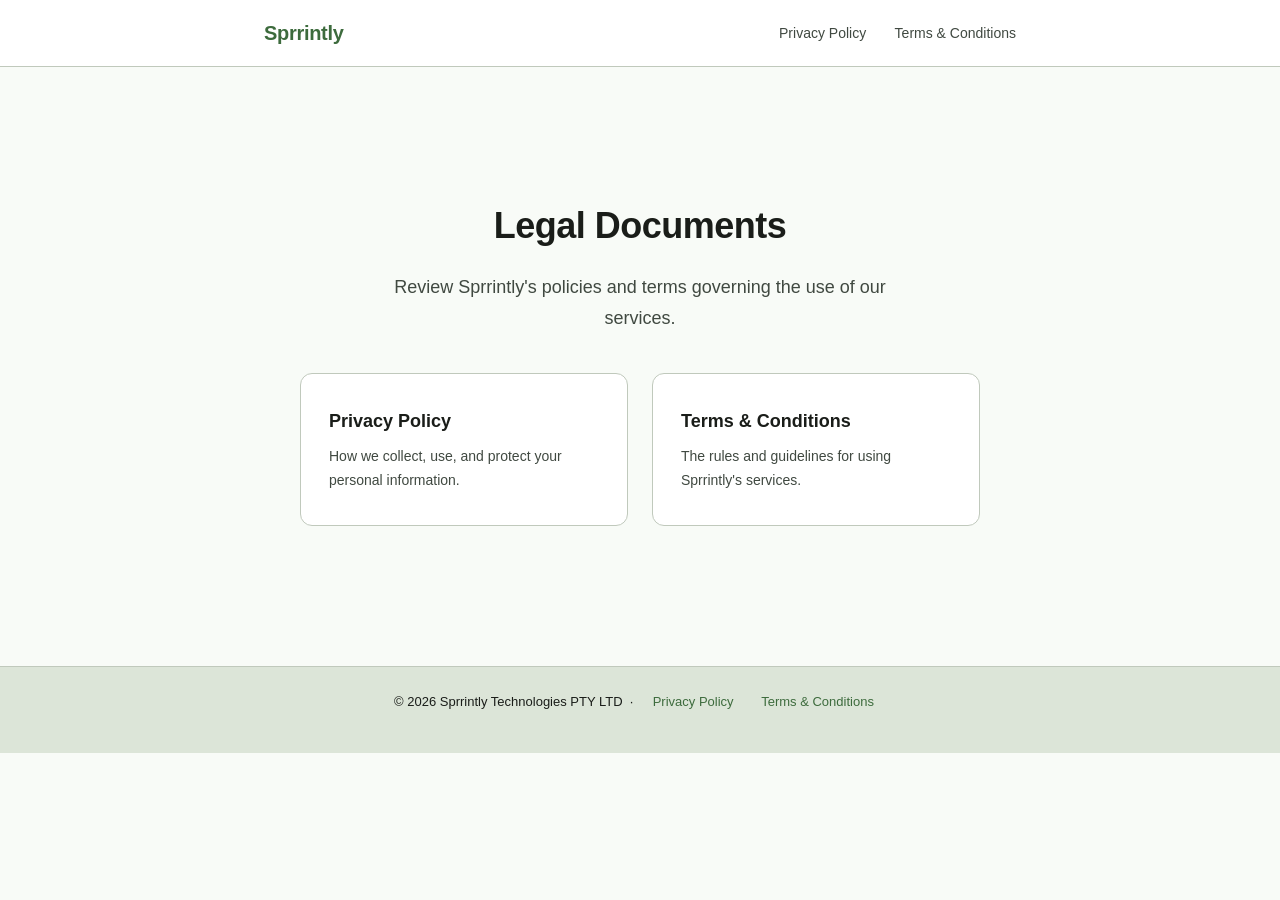
==== index.html @ 020e05ae "add Tos, add styling" ====
<!DOCTYPE html>
<html lang="en">
<head>
  <meta charset="UTF-8" />
  <meta name="viewport" content="width=device-width, initial-scale=1.0" />
  <title>Legal – Sprrintly</title>
  <link rel="stylesheet" href="style.css" />
</head>
<body>
  <header>
    <div class="container">
      <a class="logo" href="index.html">Sprrintly</a>
      <nav>
        <a href="privacy_policy.html">Privacy Policy</a>
        <a href="terms_and_conditions.html">Terms &amp; Conditions</a>
      </nav>
    </div>
  </header>

  <main>
    <div class="container">
      <div class="hero">
        <h1>Legal Documents</h1>
        <p>Review Sprrintly's policies and terms governing the use of our services.</p>
        <div class="cards">
          <a class="card" href="privacy_policy.html">
            <h2>Privacy Policy</h2>
            <p>How we collect, use, and protect your personal information.</p>
          </a>
          <a class="card" href="terms_and_conditions.html">
            <h2>Terms &amp; Conditions</h2>
            <p>The rules and guidelines for using Sprrintly's services.</p>
          </a>
        </div>
      </div>
    </div>
  </main>

  <footer>
    <div class="container">
      <p>
        &copy; 2026 Sprrintly Technologies PTY LTD &nbsp;&middot;&nbsp;
        <a href="privacy_policy.html">Privacy Policy</a>
        <a href="terms_and_conditions.html">Terms &amp; Conditions</a>
      </p>
    </div>
  </footer>
</body>
</html>
---- style.css ----
/* ─────────────────────────────────────────────
   Material Design 3 color tokens
   Seed: #77DD77
   ───────────────────────────────────────────── */
:root {
  /* Primary */
  --md-primary:                #3D6B3D;
  --md-on-primary:             #FFFFFF;
  --md-primary-container:      #BDEAB9;
  --md-on-primary-container:   #002107;

  /* Secondary */
  --md-secondary:              #516650;
  --md-on-secondary:           #FFFFFF;
  --md-secondary-container:    #D4EAD0;
  --md-on-secondary-container: #0F1F0E;

  /* Tertiary */
  --md-tertiary:               #3A666D;
  --md-on-tertiary:            #FFFFFF;
  --md-tertiary-container:     #BDEAF1;
  --md-on-tertiary-container:  #002025;

  /* Surface & Background */
  --md-background:             #F8FBF7;
  --md-on-background:          #1A1D19;
  --md-surface:                #F8FBF7;
  --md-on-surface:             #1A1D19;
  --md-surface-variant:        #DCE5D8;
  --md-on-surface-variant:     #404941;

  /* Outline */
  --md-outline:                #717A6F;
  --md-outline-variant:        #C0C9BC;

  /* Inverse */
  --md-inverse-surface:        #2E312D;
  --md-inverse-on-surface:     #F0F1EB;
  --md-inverse-primary:        #A2D49E;
}

/* ─────────────────────────────────────────────
   Reset & base
   ───────────────────────────────────────────── */
*, *::before, *::after {
  box-sizing: border-box;
  margin: 0;
  padding: 0;
}

body {
  font-family: -apple-system, BlinkMacSystemFont, "Segoe UI", Roboto, Helvetica, Arial, sans-serif;
  font-size: 16px;
  line-height: 1.7;
  color: var(--md-on-background);
  background: var(--md-background);
}

/* ─────────────────────────────────────────────
   Header
   ───────────────────────────────────────────── */
header {
  background: #FFFFFF;
  border-bottom: 1px solid var(--md-outline-variant);
  padding: 16px 0;
}

header .container {
  display: flex;
  align-items: center;
  justify-content: space-between;
}

header .logo {
  font-size: 20px;
  font-weight: 700;
  color: var(--md-primary);
  text-decoration: none;
  letter-spacing: -0.3px;
}

nav a {
  color: var(--md-on-surface-variant);
  text-decoration: none;
  margin-left: 24px;
  font-size: 14px;
  font-weight: 500;
  transition: color 0.15s;
}

nav a:hover {
  color: var(--md-primary);
}

nav a.active {
  color: var(--md-primary);
  text-decoration: underline;
  text-underline-offset: 3px;
}

/* ─────────────────────────────────────────────
   Layout
   ───────────────────────────────────────────── */
.container {
  max-width: 800px;
  margin: 0 auto;
  padding: 0 24px;
}

main {
  padding: 48px 0 80px;
}

/* ─────────────────────────────────────────────
   Document page typography
   ───────────────────────────────────────────── */
.page-title {
  font-size: 32px;
  font-weight: 700;
  color: var(--md-on-background);
  margin-bottom: 8px;
  letter-spacing: -0.5px;
}

.updated-date {
  font-size: 14px;
  color: var(--md-on-surface-variant);
  margin-bottom: 40px;
}

h1 {
  font-size: 18px;
  font-weight: 600;
  color: var(--md-primary);
  margin-top: 40px;
  margin-bottom: 10px;
}

h1:first-of-type {
  margin-top: 0;
}

p {
  margin-bottom: 16px;
  color: var(--md-on-surface);
}

ul {
  margin: 0 0 16px 24px;
  color: var(--md-on-surface);
}

ul li {
  margin-bottom: 8px;
}

a {
  color: var(--md-primary);
}

a:hover {
  color: var(--md-on-primary-container);
}

/* ─────────────────────────────────────────────
   Index hero
   ───────────────────────────────────────────── */
.hero {
  text-align: center;
  padding: 80px 0 60px;
}

.hero h1 {
  font-size: 36px;
  font-weight: 700;
  color: var(--md-on-background);
  margin-top: 0;
  margin-bottom: 16px;
  letter-spacing: -0.5px;
}

.hero p {
  font-size: 18px;
  color: var(--md-on-surface-variant);
  max-width: 520px;
  margin: 0 auto 40px;
}

/* ─────────────────────────────────────────────
   Cards
   ───────────────────────────────────────────── */
.cards {
  display: grid;
  grid-template-columns: 1fr 1fr;
  gap: 24px;
  max-width: 680px;
  margin: 0 auto;
}

.card {
  background: #FFFFFF;
  border: 1px solid var(--md-outline-variant);
  border-radius: 12px;
  padding: 32px 28px;
  text-decoration: none;
  color: inherit;
  transition: background 0.15s, border-color 0.15s, box-shadow 0.15s;
  text-align: left;
}

.card:hover {
  background: var(--md-primary-container);
  border-color: var(--md-primary);
  box-shadow: 0 2px 10px rgba(61, 107, 61, 0.12);
}

.card h2 {
  font-size: 18px;
  font-weight: 600;
  color: var(--md-on-surface);
  margin-bottom: 8px;
}

.card p {
  font-size: 14px;
  color: var(--md-on-surface-variant);
  margin: 0;
}

/* ─────────────────────────────────────────────
   Footer
   ───────────────────────────────────────────── */
footer {
  background: var(--md-surface-variant);
  border-top: 1px solid var(--md-outline-variant);
  padding: 24px 0;
  font-size: 13px;
  color: var(--md-on-surface-variant);
  text-align: center;
}

footer a {
  color: var(--md-primary);
  text-decoration: none;
  margin: 0 12px;
  font-weight: 500;
}

footer a:hover {
  text-decoration: underline;
  text-underline-offset: 3px;
}

/* ─────────────────────────────────────────────
   Responsive
   ───────────────────────────────────────────── */
@media (max-width: 520px) {
  .cards {
    grid-template-columns: 1fr;
  }

  .hero h1 {
    font-size: 28px;
  }

  .page-title {
    font-size: 26px;
  }
}
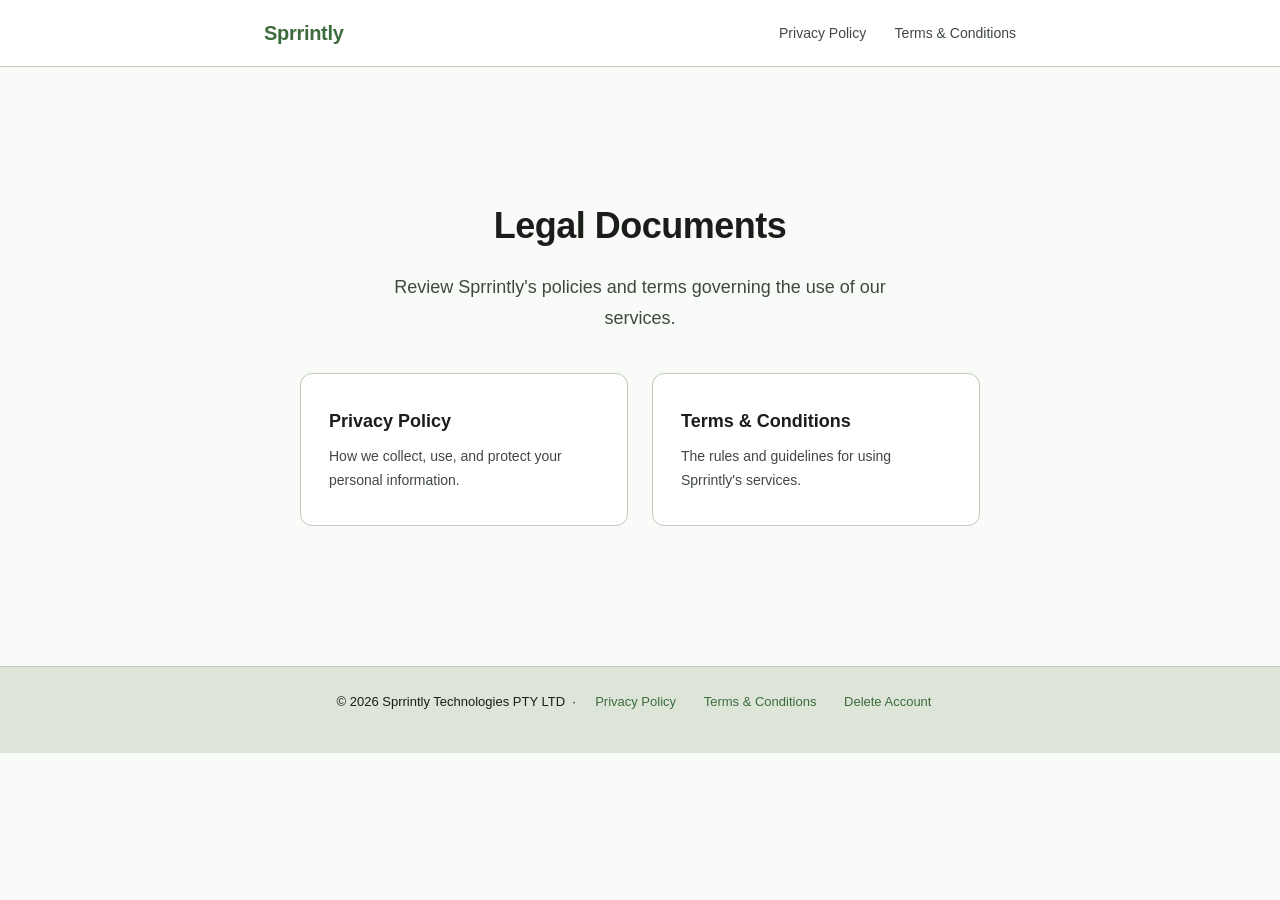
==== commit 430768f2: "add delete account message" ====
--- a/index.html
+++ b/index.html
@@ -42,6 +42,7 @@
         &copy; 2026 Sprrintly Technologies PTY LTD &nbsp;&middot;&nbsp;
         <a href="privacy_policy.html">Privacy Policy</a>
         <a href="terms_and_conditions.html">Terms &amp; Conditions</a>
+        <a href="delete_account.html">Delete Account</a>
       </p>
     </div>
   </footer>
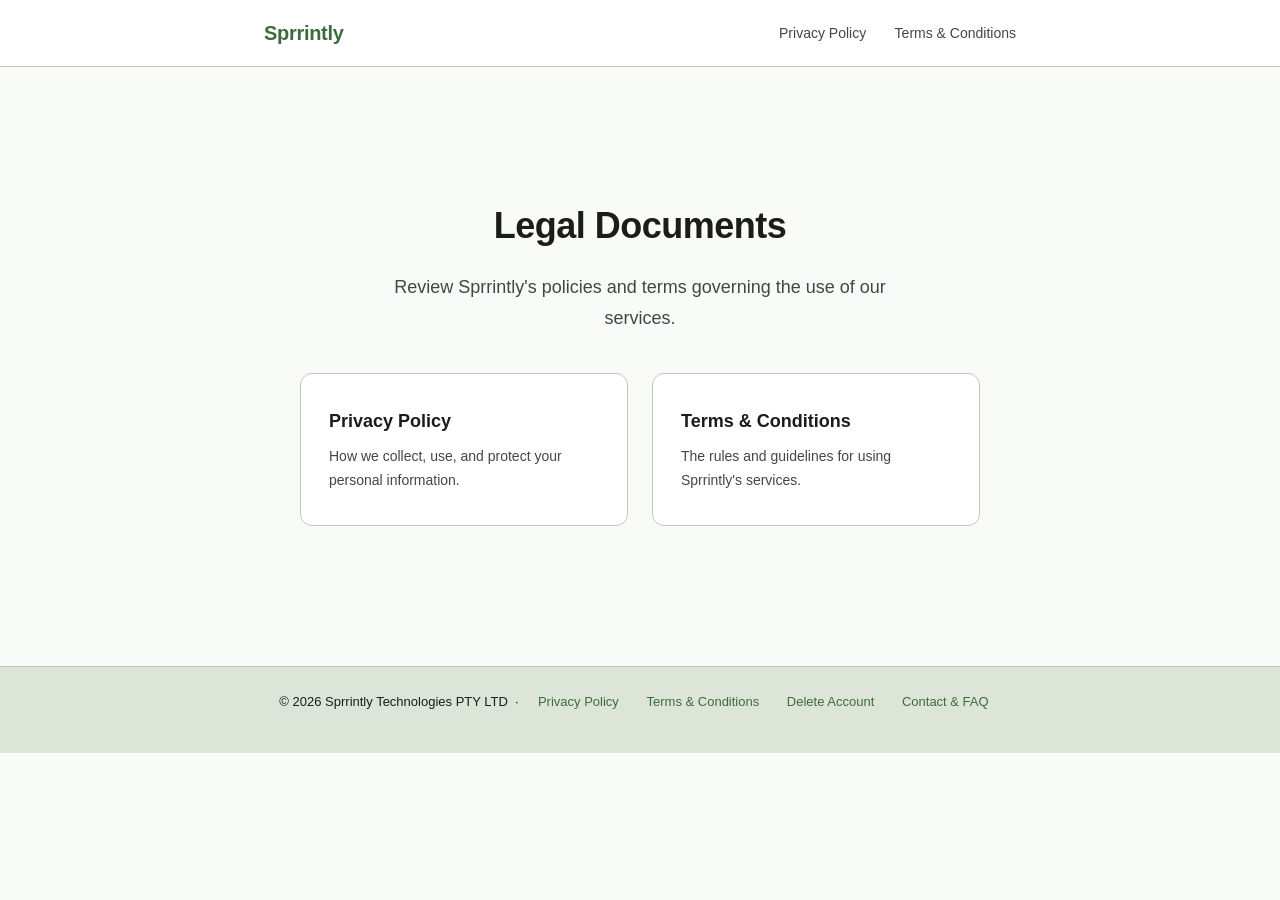
==== commit 8209ed67: "add Support page and faqs" ====
--- a/index.html
+++ b/index.html
@@ -43,6 +43,7 @@
         <a href="privacy_policy.html">Privacy Policy</a>
         <a href="terms_and_conditions.html">Terms &amp; Conditions</a>
         <a href="delete_account.html">Delete Account</a>
+        <a href="contact.html">Contact &amp; FAQ</a>
       </p>
     </div>
   </footer>
